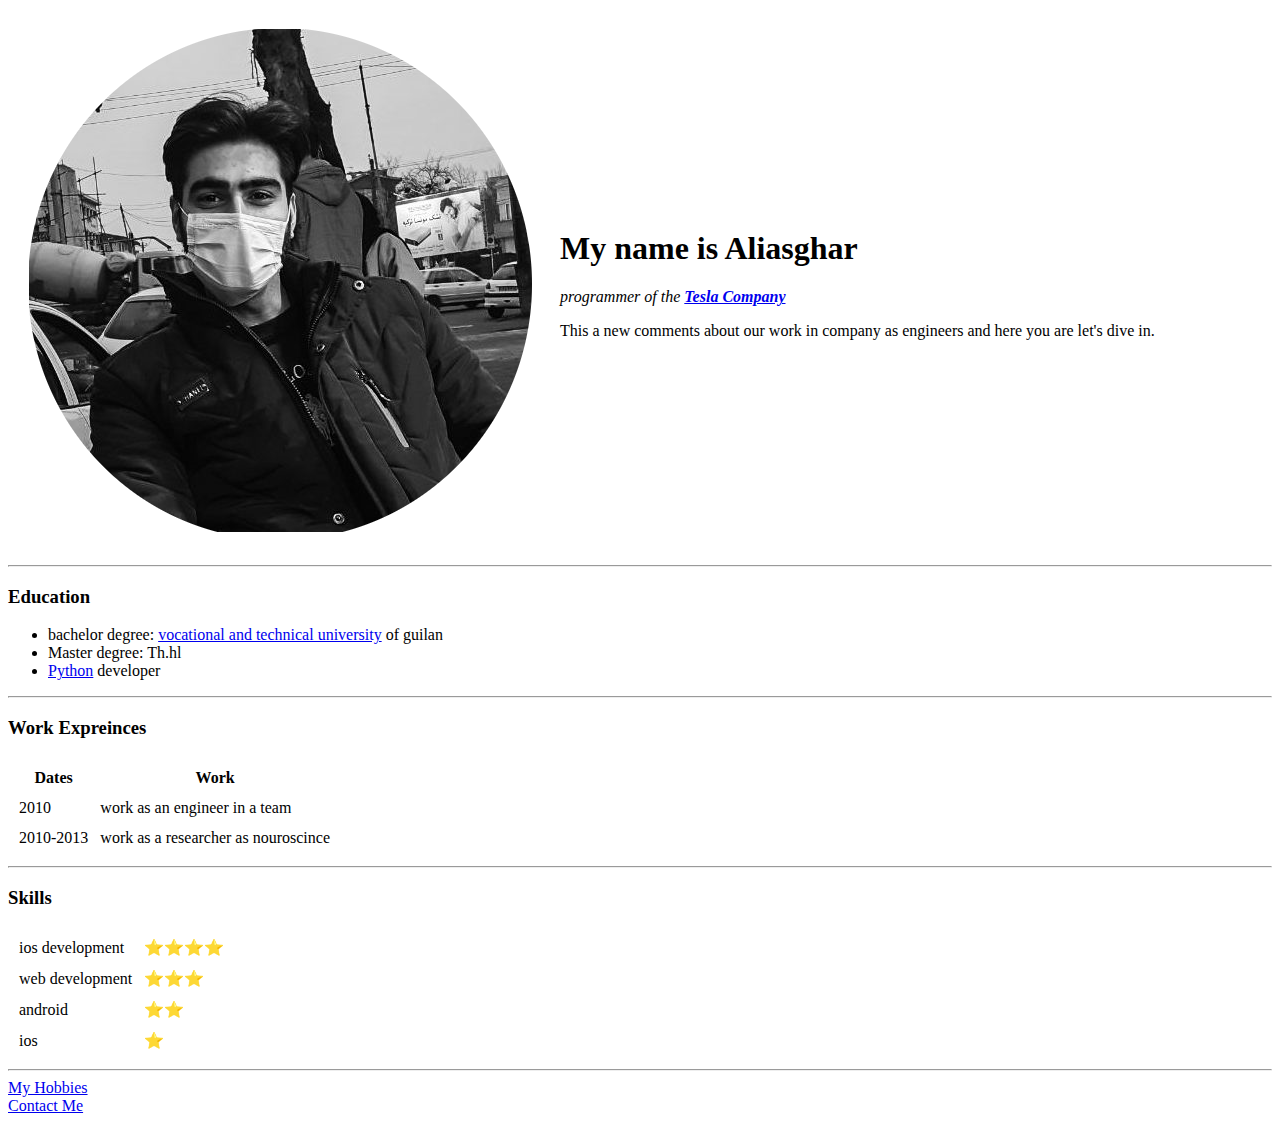
==== index.html @ 96064cea "add initial CV website files" ====
<!DOCTYPE html>
<html>
  <head>
    <meta charset="utf-8">
    <title>❤😍 ALiasghar's Personal Site</title>
  </head>
  <body>
    <table cellspacing="20">
      <tr>
        <td>
          <img src="images/aliasghar.png" alt="aliasghar profile picture"></td>
        <td>
          <h1>My name is Aliasghar</h1>
          <p><em>programmer of the <strong><a href="https://www.tesla.com/about">Tesla Company</a></strong></em></p>
          <p>This a new comments about our work in company as engineers and here you are let's dive in.</p>
        </td>
      </tr>
    </table>
      <hr>
      <h3>Education</h3>
        <ul>
          <li>bachelor degree: <a href="https://tvu.ac.ir/en/page/32820">vocational and technical university</a> of guilan</li>
          <li>Master degree: Th.hl</li>
          <li><a href="https://en.wikipedia.org/wiki/Python_%28programming_language%29">Python</a> developer</li>
        </ul>

        <hr>

        <h3>Work Expreinces</h3>
        <table cellspacing="10">
          <thead>
            <th>Dates</th>
            <th>Work</th>
          </thead>
          <tbody>
            <tr>
              <td>2010</td>
              <td>work as an engineer in a team</td>
            </tr>
            <tr>
              <td>2010-2013</td>
              <td>work as a researcher as nouroscince</td>
            </tr>
          </tbody>
          <tfoot>

          </tfoot>
        </table>

        <hr>

        <h3>Skills</h3>
        <table cellspacing="10">
          <tr>
            <td>ios development </td>
            <td>⭐⭐⭐⭐</td>
          </tr>
          <tr>
            <td>web development </td>
            <td>⭐⭐⭐</td>
          </tr>
          <tr>
            <td>android </td>
            <td>⭐⭐</td>
          </tr>
          <tr>
            <td>ios </td>
            <td>⭐</td>
          </tr>
        </table>

        <hr>

        <a href="hobbies.html">My Hobbies</a>
        <br>
        <a href="contact.html">Contact Me</a>
  </body>
</html>
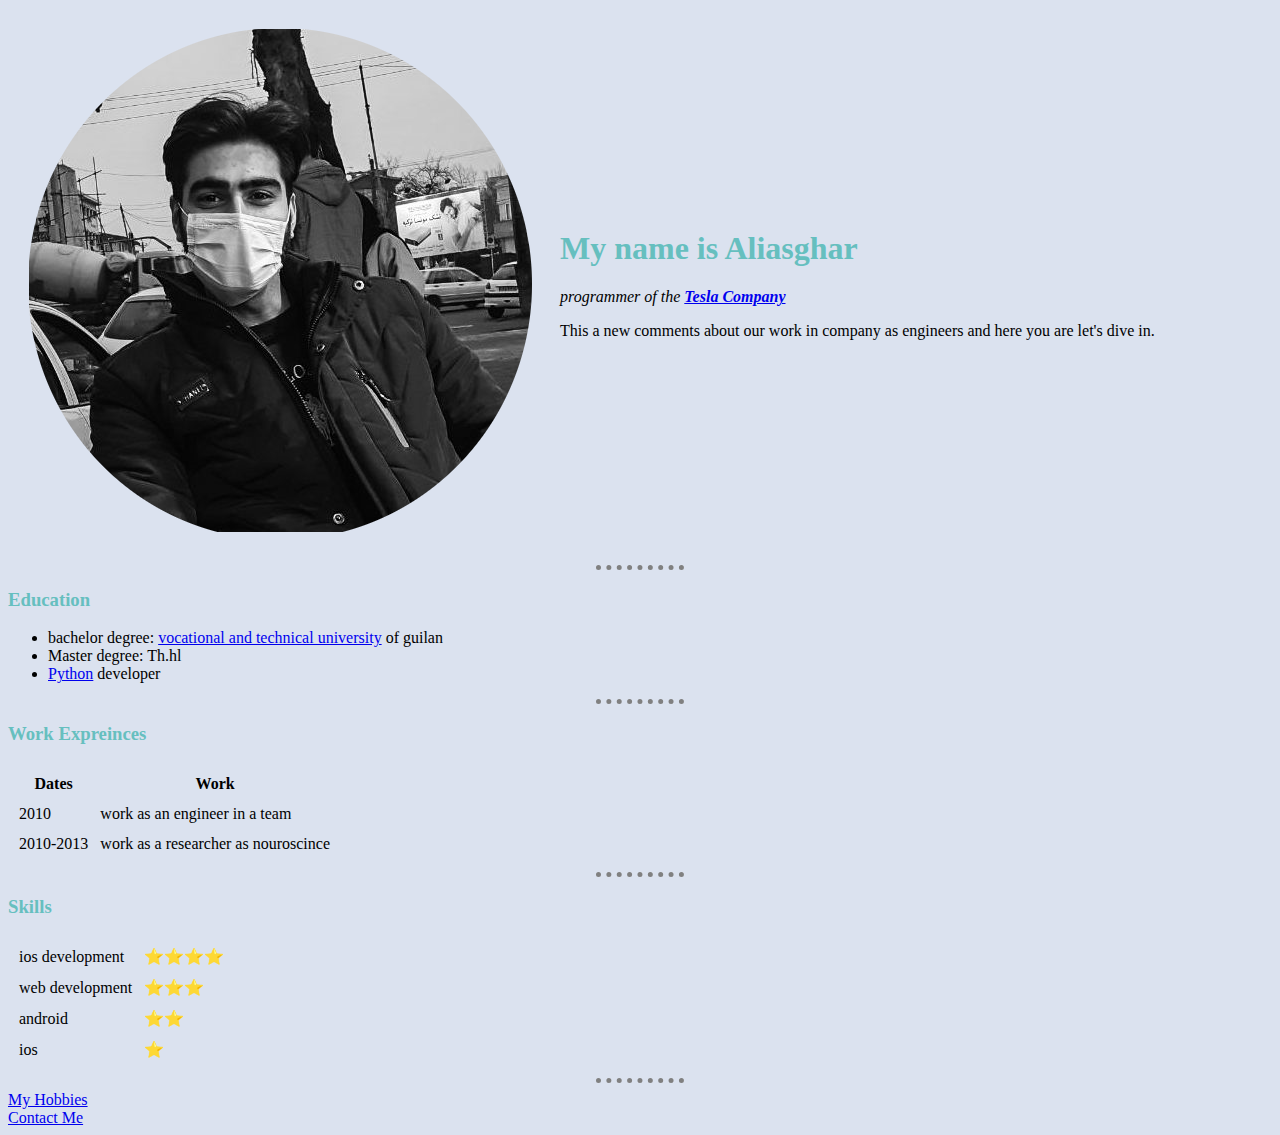
==== commit 7ec0148e: "adding css file" ====
--- a/index.html
+++ b/index.html
@@ -3,7 +3,11 @@
   <head>
     <meta charset="utf-8">
     <title>❤😍 ALiasghar's Personal Site</title>
+
+    <link rel="stylesheet" href="css/styles.css">
+
   </head>
+
   <body>
     <table cellspacing="20">
       <tr>
--- a/css/styles.css
+++ b/css/styles.css
@@ -0,0 +1,16 @@
+body {
+  background-color: #DBE2EF;
+}
+hr {
+  border-style: none;
+  border-top-style: dotted;
+  border-color: gray;
+  border-width: 5px;
+  width: 7%;
+}
+h1 {
+  color: #66BFBF;
+}
+h3 {
+  color: #66BFBF;
+}
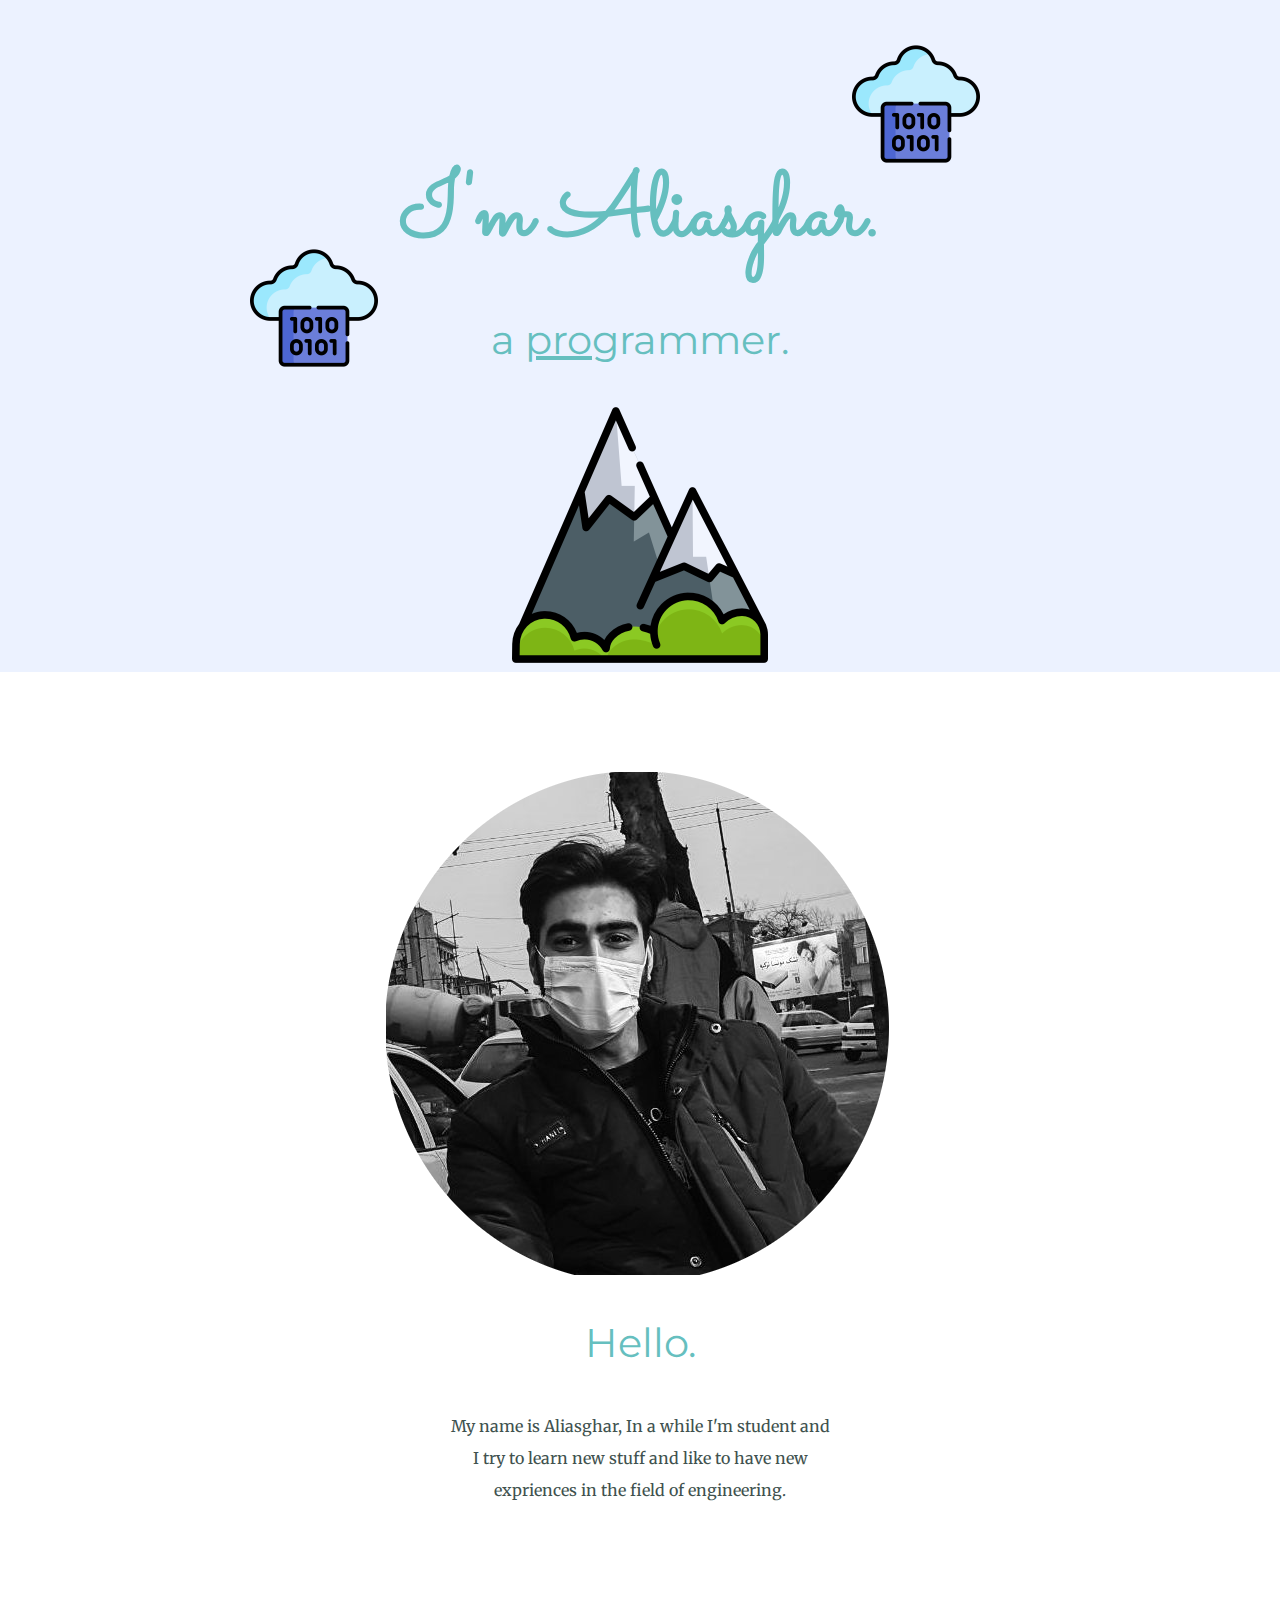
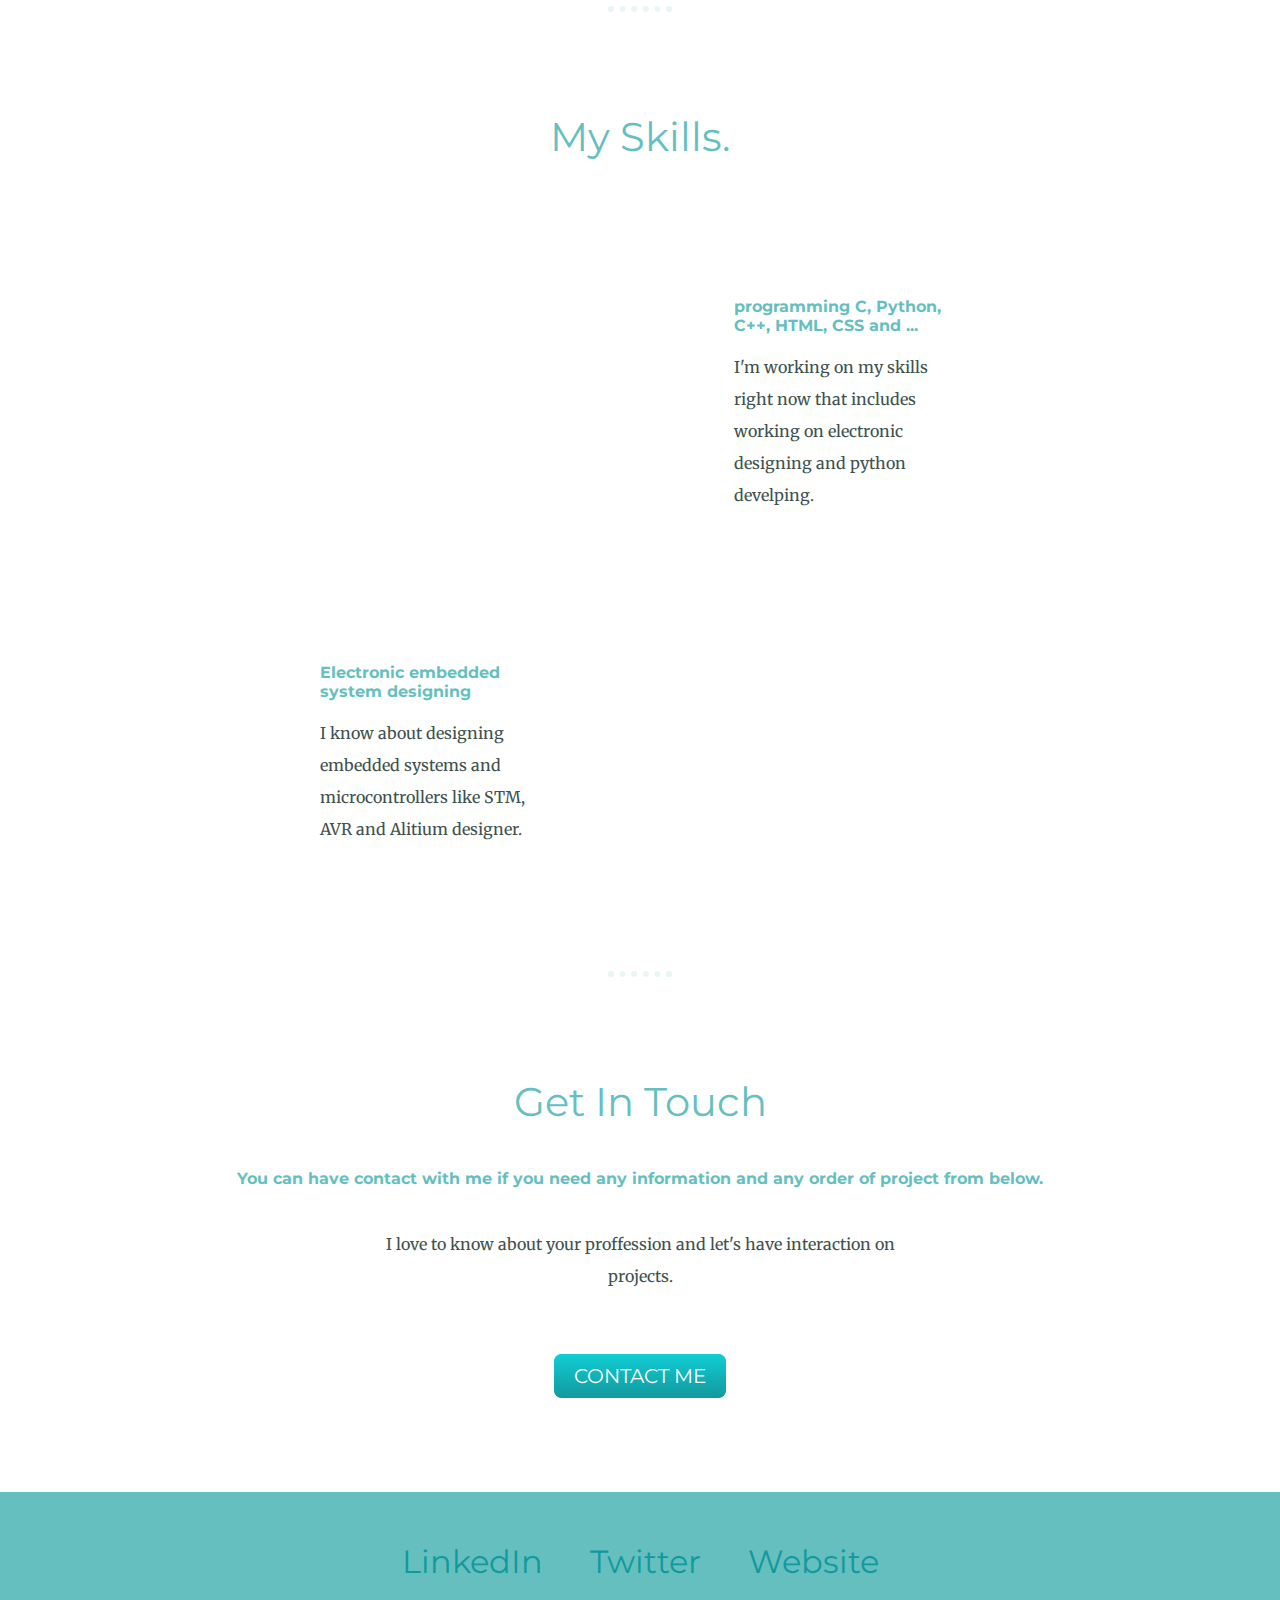
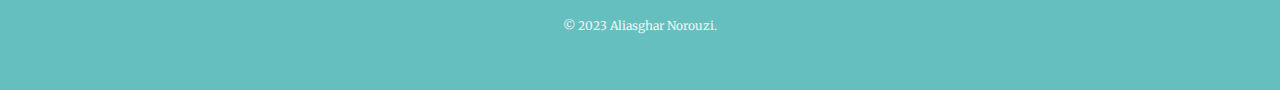
==== commit 9569ffcd: "better looking style" ====
--- a/index.html
+++ b/index.html
@@ -1,82 +1,56 @@
 <!DOCTYPE html>
-<html>
+<html lang="en" dir="ltr">
   <head>
     <meta charset="utf-8">
-    <title>❤😍 ALiasghar's Personal Site</title>
+    <title>Aliasghar</title>
+    <link rel="stylesheet" href="css/styles.css">
+    <link rel="icon" href="icon/favicon.ico">
+    <link rel="preconnect" href="https://fonts.googleapis.com">
+    <link rel="preconnect" href="https://fonts.gstatic.com" crossorigin>
+    <link href="https://fonts.googleapis.com/css2?family=Merriweather&family=Montserrat&family=Sacramento&display=swap" rel="stylesheet">
+  </head>
+  <body>
+  <div class="top-container">
+    <img class="top-cloud" src="images/cloud2.png" alt="cloud-image">
+    <h1>I'm Aliasghar.</h1>
+    <h2>a <span class="pro">pro</span>grammer.</h2>
+    <img class="bottom-cloud" src="images/cloud2.png" alt="cloud-image">
+    <img class="mountain" src="images/mountain2.png" alt="mountain-image">
+  </div>
+  <div class="middle-container">
+    <div class="profile">
+      <img src="images/aliasghar.png" alt="">
+      <h2>Hello.</h2>
+      <p class="intro" >My name is Aliasghar, In a while I'm student and I try to learn new stuff and like to have new expriences in the field of engineering.</p>
+    </div>
+    <hr>
+    <div class="skills">
+      <h2>My Skills.</h2>
+      <div class="skill-row">
+        <iframe class="skill-image1" src="https://giphy.com/embed/13HgwGsXF0aiGY" width="480" height="270" frameBorder="0" class="giphy-embed" allowFullScreen></iframe>
+        <h3>programming C, Python, C++, HTML, CSS and ...</h3>
+        <p class="code-skill-description1" >I'm working on my skills right now that includes working on electronic designing and python develping.</p>
+      </div>
+      <div class="skill-row">
+        <iframe class="skill-image2" src="https://giphy.com/embed/qUOf1tvGV8h1h9gfnS" width="480" height="270" frameBorder="0" class="giphy-embed" allowFullScreen></iframe>
+        <h3>Electronic embedded system designing</h3>
+        <p class="code-skill-description2">I know about designing embedded systems and microcontrollers like STM, AVR and Alitium designer.</p>
+      </div>
+    </div>
+    <hr>
+    <div class="contact-me">
+      <h2>Get In Touch</h2>
+      <h3>You can have contact with me if you need any information and any order of project from below.</h3>
+      <p class="contact-message">I love to know about your proffession and let's have interaction on projects.</p>
+      <a class="btn" href="mailto:aliasgharnorozi2@email.com">CONTACT ME</a>
+    </div>
+  </div>
+  <div class="bottom-container">
+    <a class="footer-link" href="https://www.linkedin.com/">LinkedIn</a>
+    <a class="footer-link" href="https://twitter.com/">Twitter</a>
+    <a class="footer-link" href="https://www.aliasgharnorouzi.wordpress.com/">Website</a>
+    <p class="copyright">© 2023  Aliasghar  Norouzi.</p>
+  </div>
 
-    <link rel="stylesheet" href="css/styles.css">
-
-  </head>
-
-  <body>
-    <table cellspacing="20">
-      <tr>
-        <td>
-          <img src="images/aliasghar.png" alt="aliasghar profile picture"></td>
-        <td>
-          <h1>My name is Aliasghar</h1>
-          <p><em>programmer of the <strong><a href="https://www.tesla.com/about">Tesla Company</a></strong></em></p>
-          <p>This a new comments about our work in company as engineers and here you are let's dive in.</p>
-        </td>
-      </tr>
-    </table>
-      <hr>
-      <h3>Education</h3>
-        <ul>
-          <li>bachelor degree: <a href="https://tvu.ac.ir/en/page/32820">vocational and technical university</a> of guilan</li>
-          <li>Master degree: Th.hl</li>
-          <li><a href="https://en.wikipedia.org/wiki/Python_%28programming_language%29">Python</a> developer</li>
-        </ul>
-
-        <hr>
-
-        <h3>Work Expreinces</h3>
-        <table cellspacing="10">
-          <thead>
-            <th>Dates</th>
-            <th>Work</th>
-          </thead>
-          <tbody>
-            <tr>
-              <td>2010</td>
-              <td>work as an engineer in a team</td>
-            </tr>
-            <tr>
-              <td>2010-2013</td>
-              <td>work as a researcher as nouroscince</td>
-            </tr>
-          </tbody>
-          <tfoot>
-
-          </tfoot>
-        </table>
-
-        <hr>
-
-        <h3>Skills</h3>
-        <table cellspacing="10">
-          <tr>
-            <td>ios development </td>
-            <td>⭐⭐⭐⭐</td>
-          </tr>
-          <tr>
-            <td>web development </td>
-            <td>⭐⭐⭐</td>
-          </tr>
-          <tr>
-            <td>android </td>
-            <td>⭐⭐</td>
-          </tr>
-          <tr>
-            <td>ios </td>
-            <td>⭐</td>
-          </tr>
-        </table>
-
-        <hr>
-
-        <a href="hobbies.html">My Hobbies</a>
-        <br>
-        <a href="contact.html">Contact Me</a>
   </body>
 </html>
--- a/css/styles.css
+++ b/css/styles.css
@@ -1,16 +1,140 @@
 body {
-  background-color: #DBE2EF;
-}
-hr {
-  border-style: none;
-  border-top-style: dotted;
-  border-color: gray;
-  border-width: 5px;
-  width: 7%;
+  color: #40514E;
+  margin: 0px;
+  text-align: center;
+  font-family: 'Merriweather', serif;
+  font-size: 200%;
 }
 h1 {
   color: #66BFBF;
+  font-size: 5.625rem;
+  margin: 50px auto 0 auto;
+  font-family: 'Sacramento', cursive;
+}
+h2 {
+  color: #66BFBF;
+  font-size: 2.5rem;
+  font-family: 'Montserrat', sans-serif;
+  font-weight: normal;
+  padding-bottom: 10px;
 }
 h3 {
   color: #66BFBF;
+  font-size: 1rem;
+  font-family: 'Montserrat', sans-serif;
 }
+p {
+  line-height: 2;
+  font-size: 1rem;
+}
+
+hr {
+  border: dotted #EAF6F6 6px;
+  border-bottom: none;
+  width: 4%;
+  margin: 100px auto 100px auto;
+}
+
+a {
+  color: #11999E;
+  font-family: 'Montserrat', sans-serif;
+  margin: 10px 20px;
+  text-decoration: none;
+}
+a:hover {
+  color: #EAF6F6;
+}
+
+.skill-row {
+  width: 50%;
+  margin: 100px auto 100px auto;
+  text-align: left;
+  padding: 10px;
+}
+.skill-image1 {
+  width: 60%;
+  float: left;
+  margin-right: 30px;
+}
+.skill-image2 {
+  width: 60%;
+  float: right;
+  margin-left: 30px;
+}
+
+
+.top-container {
+  background-color: #ECF2FF;
+  position: relative;
+  padding-top: 100px;
+
+}
+
+.middle-container {
+  margin: 100px 0;
+}
+
+.bottom-container {
+  background-color: #66BFBF;
+  padding: 50px 0 20px;
+}
+.pro {
+  text-decoration: underline;
+}
+
+.intro {
+  width: 30%;
+  margin: auto;
+}
+
+.contact-message {
+  width: 40%;
+  margin: 40px auto 60px;
+}
+
+.copyright {
+  color: #EAF6F6;
+  font-size: 0.75rem;
+  padding: 20px 0;
+}
+.mountain{
+  width: 20%;
+}
+.top-cloud {
+  width: 10%;
+  position: absolute;
+  top: 40px;
+  right: 300px;
+}
+.bottom-cloud {
+  width: 10%;
+  position: absolute;
+  bottom: 300px;
+  left: 250px;
+}
+.btn {
+  background: #11CDD4;
+  background-image: -webkit-linear-gradient(top, #11CDD4, #11999E);
+  background-image: -moz-linear-gradient(top, #11CDD4, #11999E);
+  background-image: -ms-linear-gradient(top, #11CDD4, #11999E);
+  background-image: -o-linear-gradient(top, #11CDD4, #11999E);
+  background-image: linear-gradient(to bottom, #11CDD4, #11999E);
+  -webkit-border-radius: 8;
+  -moz-border-radius: 8;
+  border-radius: 8px;
+  font-family: 'Montserrat', sans-serif;
+  color: #ffffff;
+  font-size: 20px;
+  padding: 10px 20px 10px 20px;
+  text-decoration: none;
+}
+
+.btn:hover {
+  background: #30e3cb;
+  background-image: -webkit-linear-gradient(top, #30e3cb, #2bc4ad);
+  background-image: -moz-linear-gradient(top, #30e3cb, #2bc4ad);
+  background-image: -ms-linear-gradient(top, #30e3cb, #2bc4ad);
+  background-image: -o-linear-gradient(top, #30e3cb, #2bc4ad);
+  background-image: linear-gradient(to bottom, #30e3cb, #2bc4ad);
+  text-decoration: none;
+}
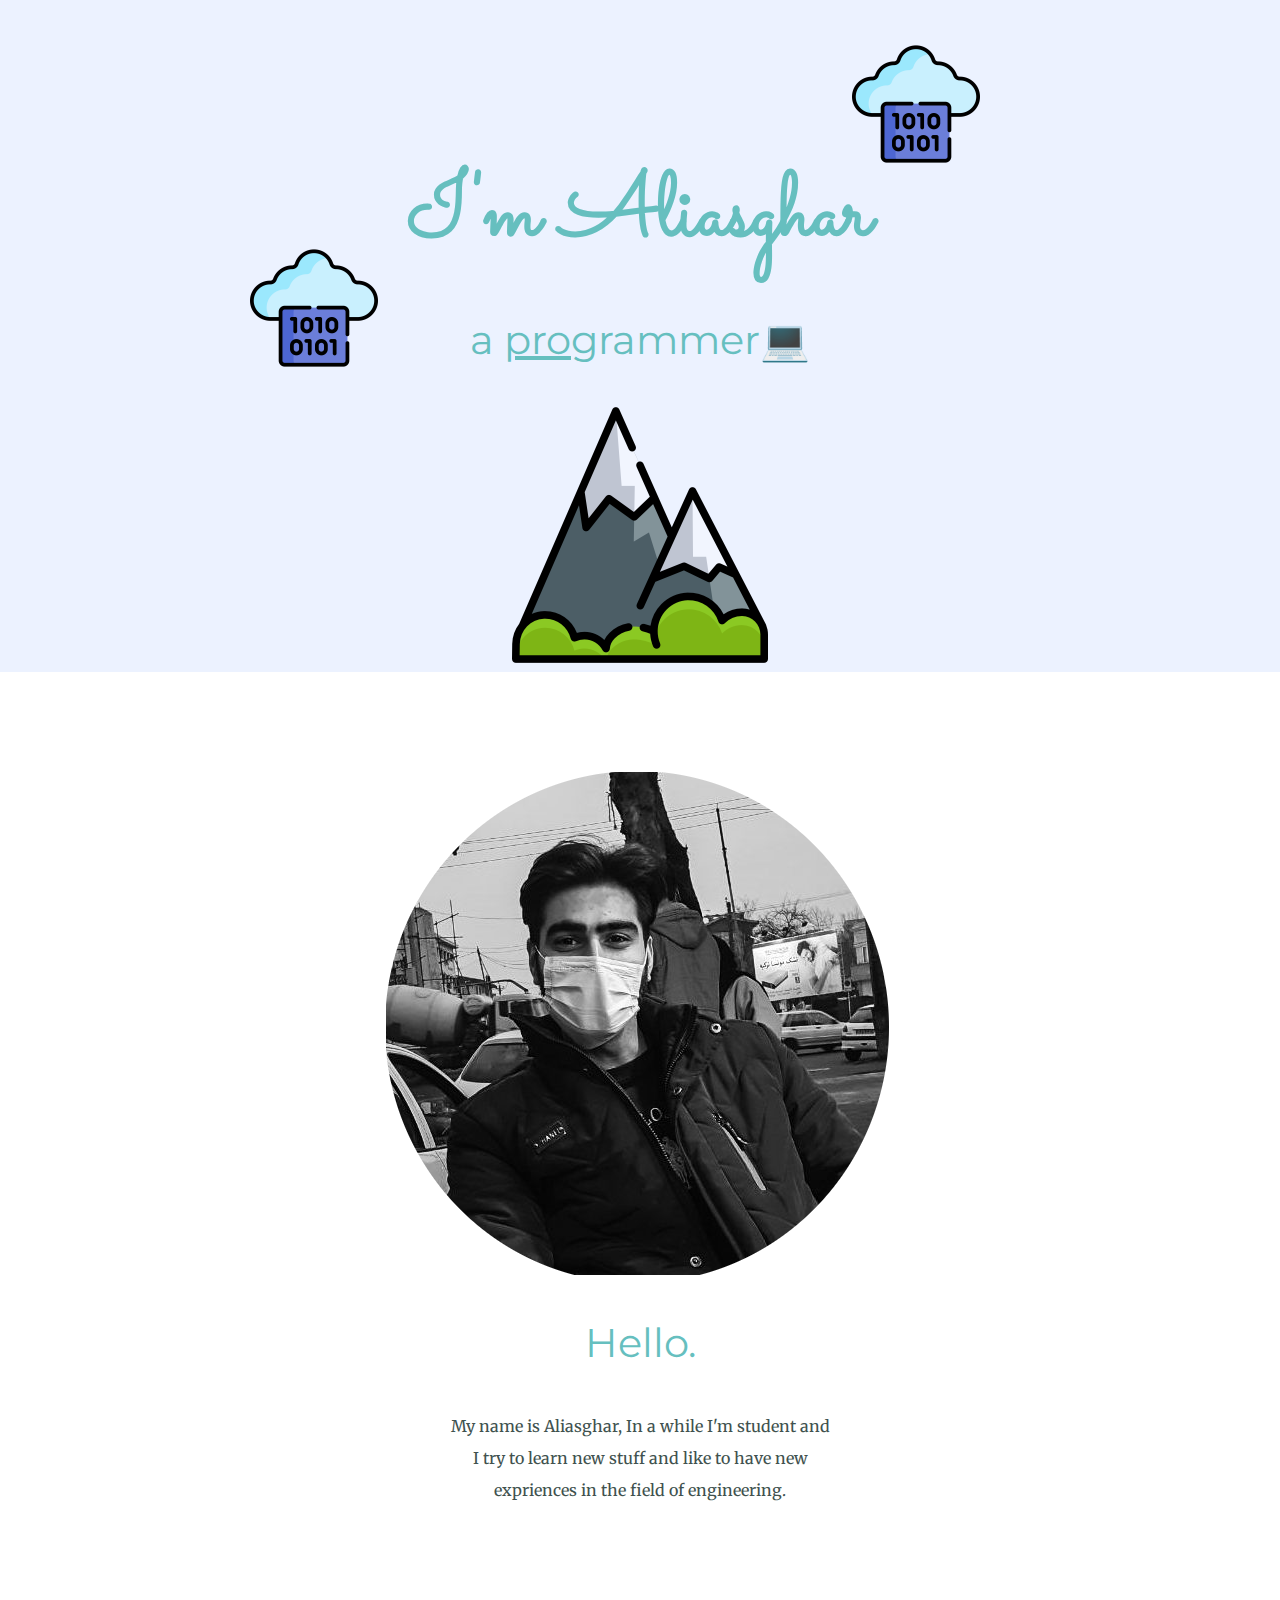
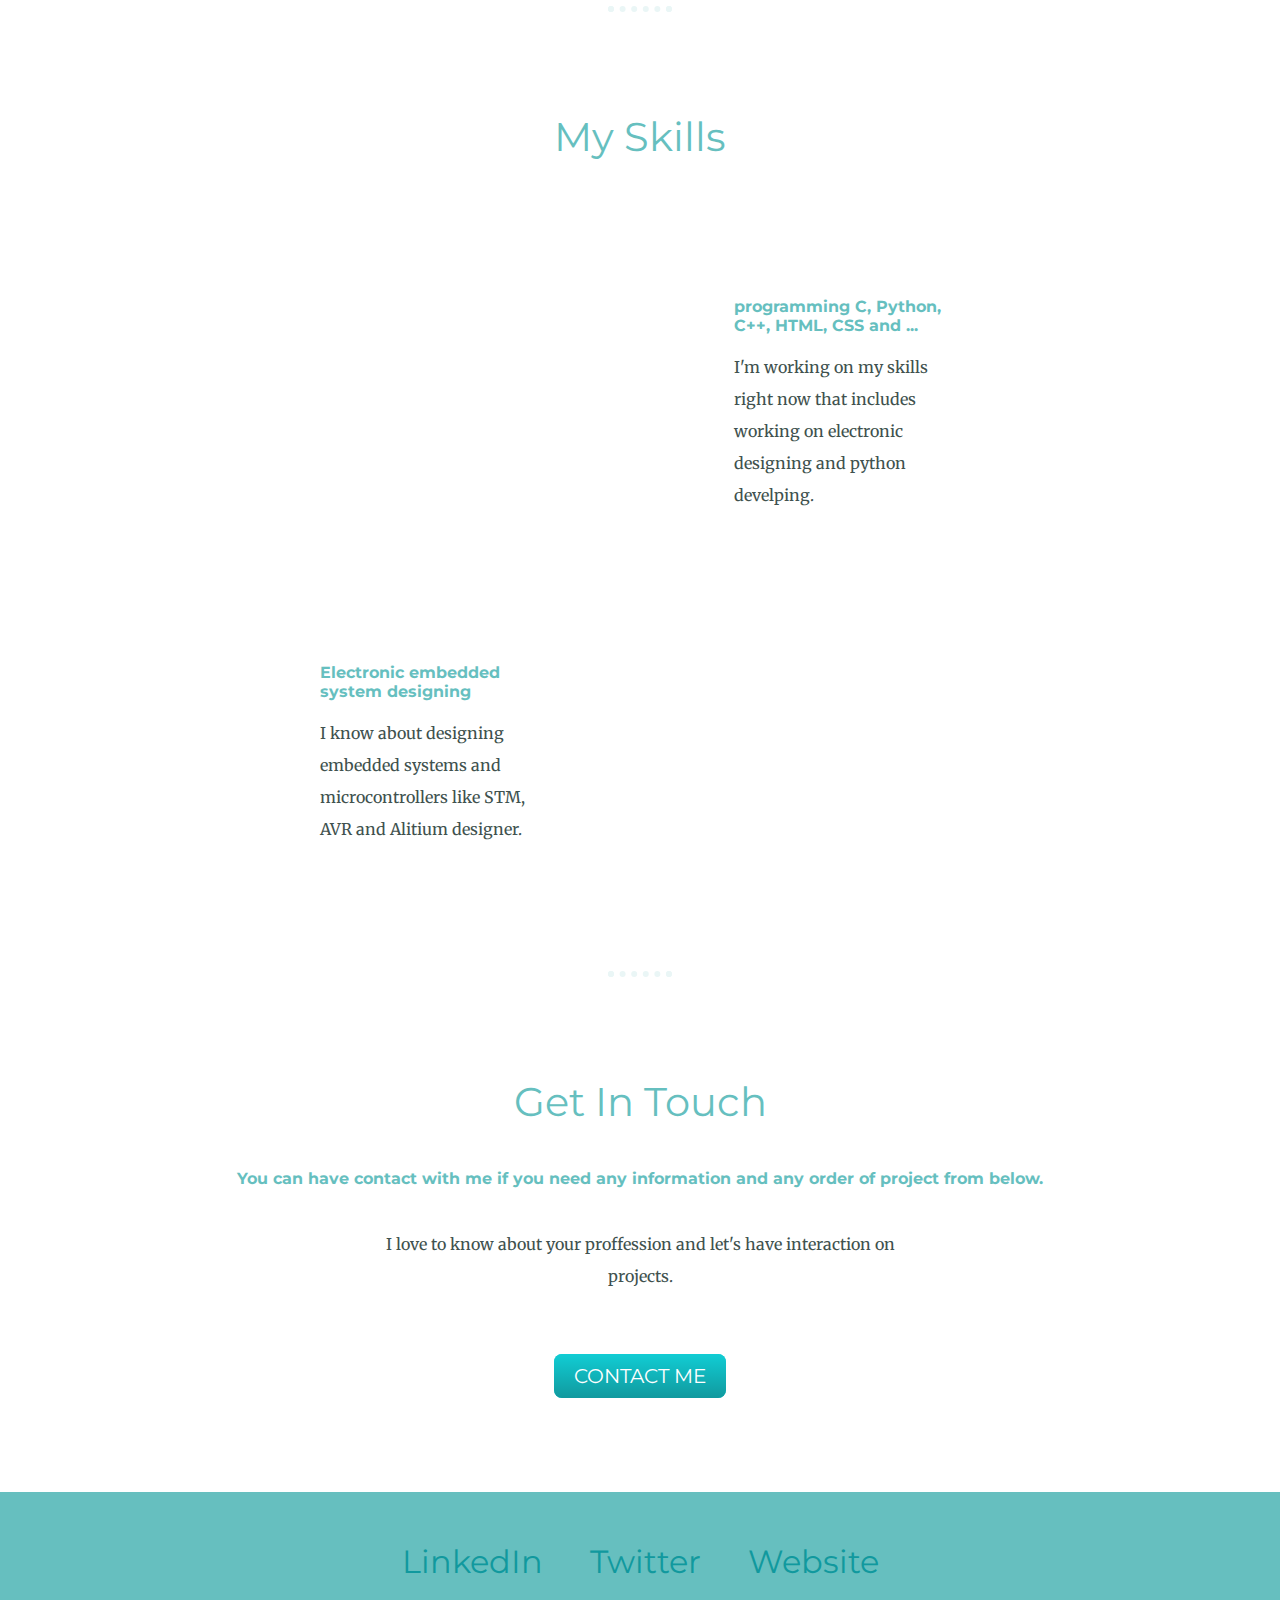
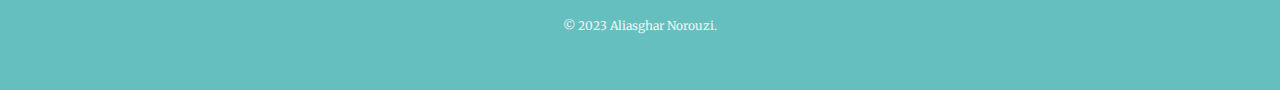
==== commit 4c4aacc3: "Update index.html" ====
--- a/index.html
+++ b/index.html
@@ -12,8 +12,8 @@
   <body>
   <div class="top-container">
     <img class="top-cloud" src="images/cloud2.png" alt="cloud-image">
-    <h1>I'm Aliasghar.</h1>
-    <h2>a <span class="pro">pro</span>grammer.</h2>
+    <h1>I'm Aliasghar</h1>
+    <h2>a <span class="pro">pro</span>grammer💻</h2>
     <img class="bottom-cloud" src="images/cloud2.png" alt="cloud-image">
     <img class="mountain" src="images/mountain2.png" alt="mountain-image">
   </div>
@@ -25,7 +25,7 @@
     </div>
     <hr>
     <div class="skills">
-      <h2>My Skills.</h2>
+      <h2>My Skills</h2>
       <div class="skill-row">
         <iframe class="skill-image1" src="https://giphy.com/embed/13HgwGsXF0aiGY" width="480" height="270" frameBorder="0" class="giphy-embed" allowFullScreen></iframe>
         <h3>programming C, Python, C++, HTML, CSS and ...</h3>
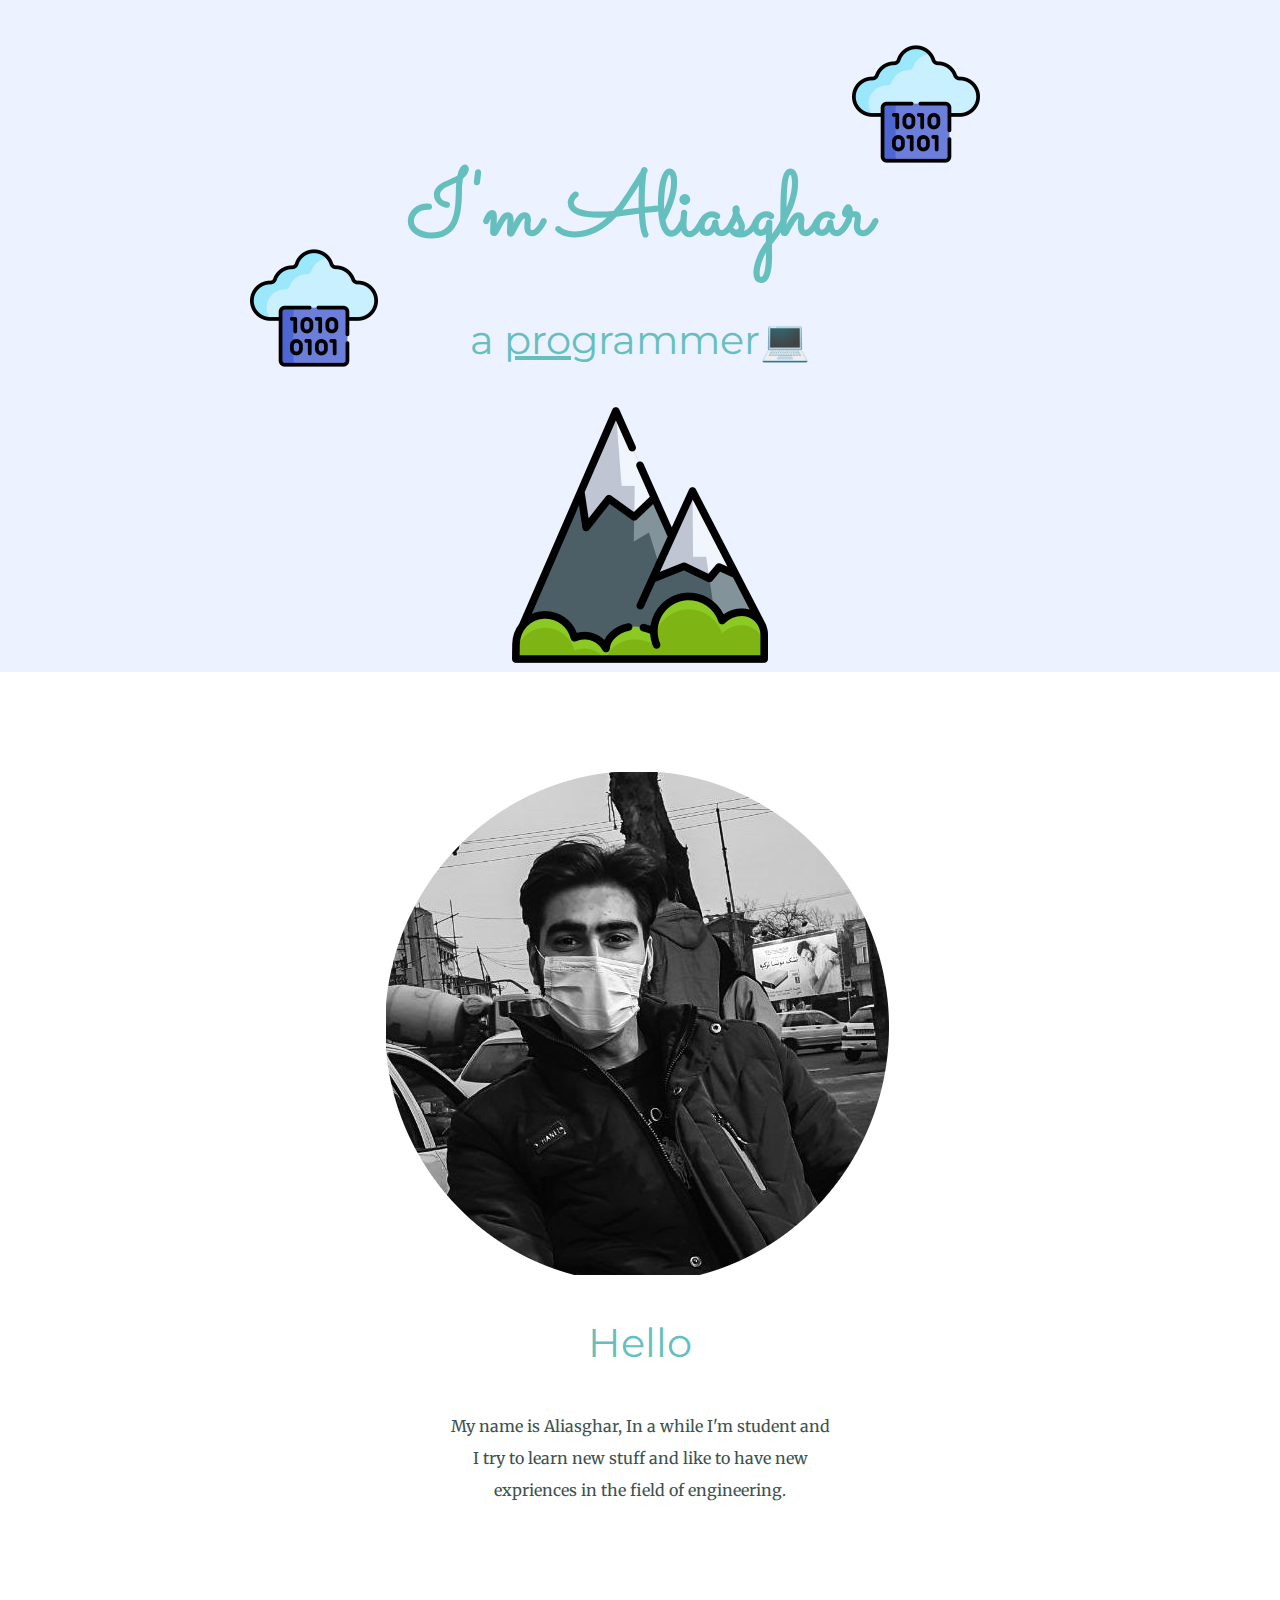
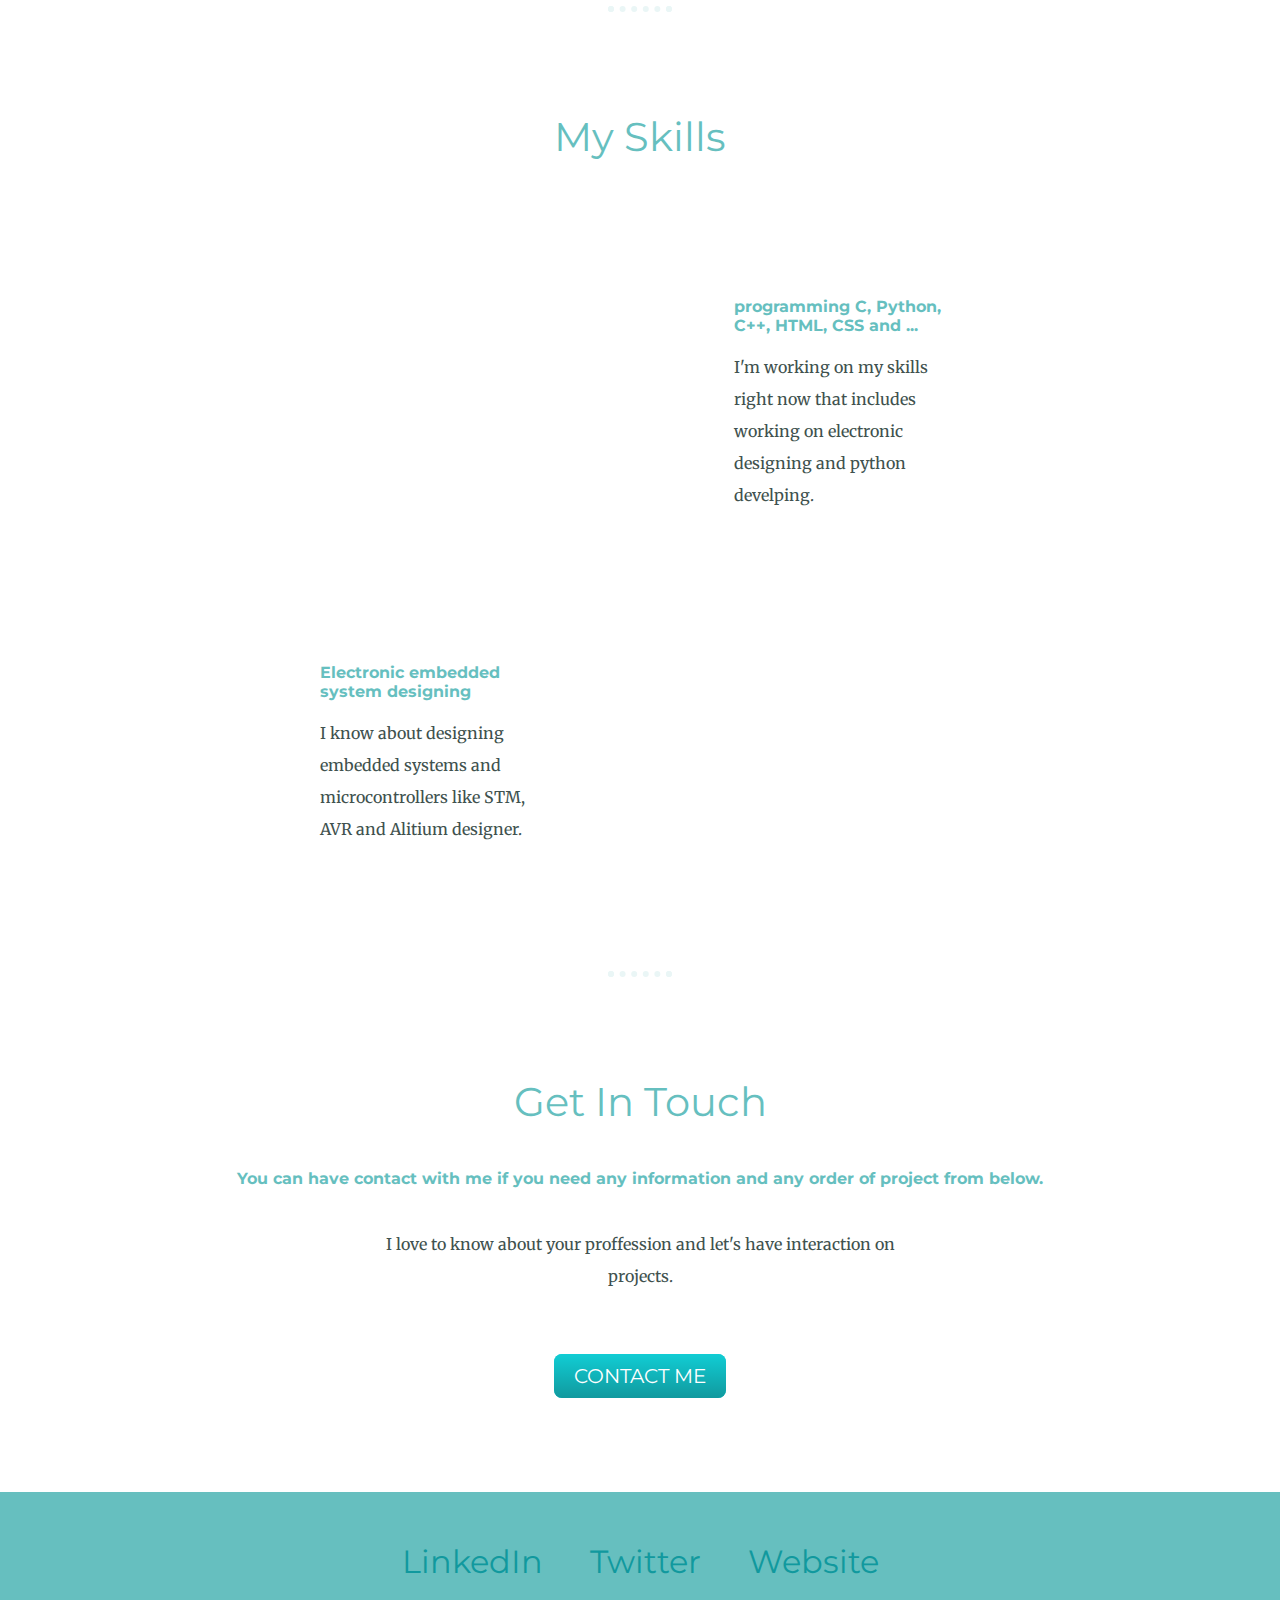
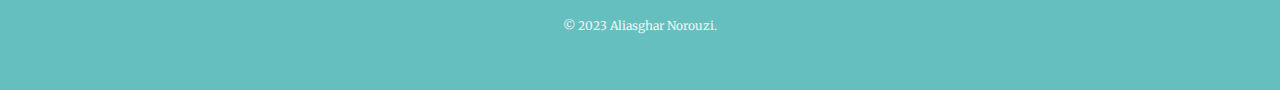
==== commit 7d71e44a: "deleting the dots in the html file" ====
--- a/index.html
+++ b/index.html
@@ -20,7 +20,7 @@
   <div class="middle-container">
     <div class="profile">
       <img src="images/aliasghar.png" alt="">
-      <h2>Hello.</h2>
+      <h2>Hello</h2>
       <p class="intro" >My name is Aliasghar, In a while I'm student and I try to learn new stuff and like to have new expriences in the field of engineering.</p>
     </div>
     <hr>
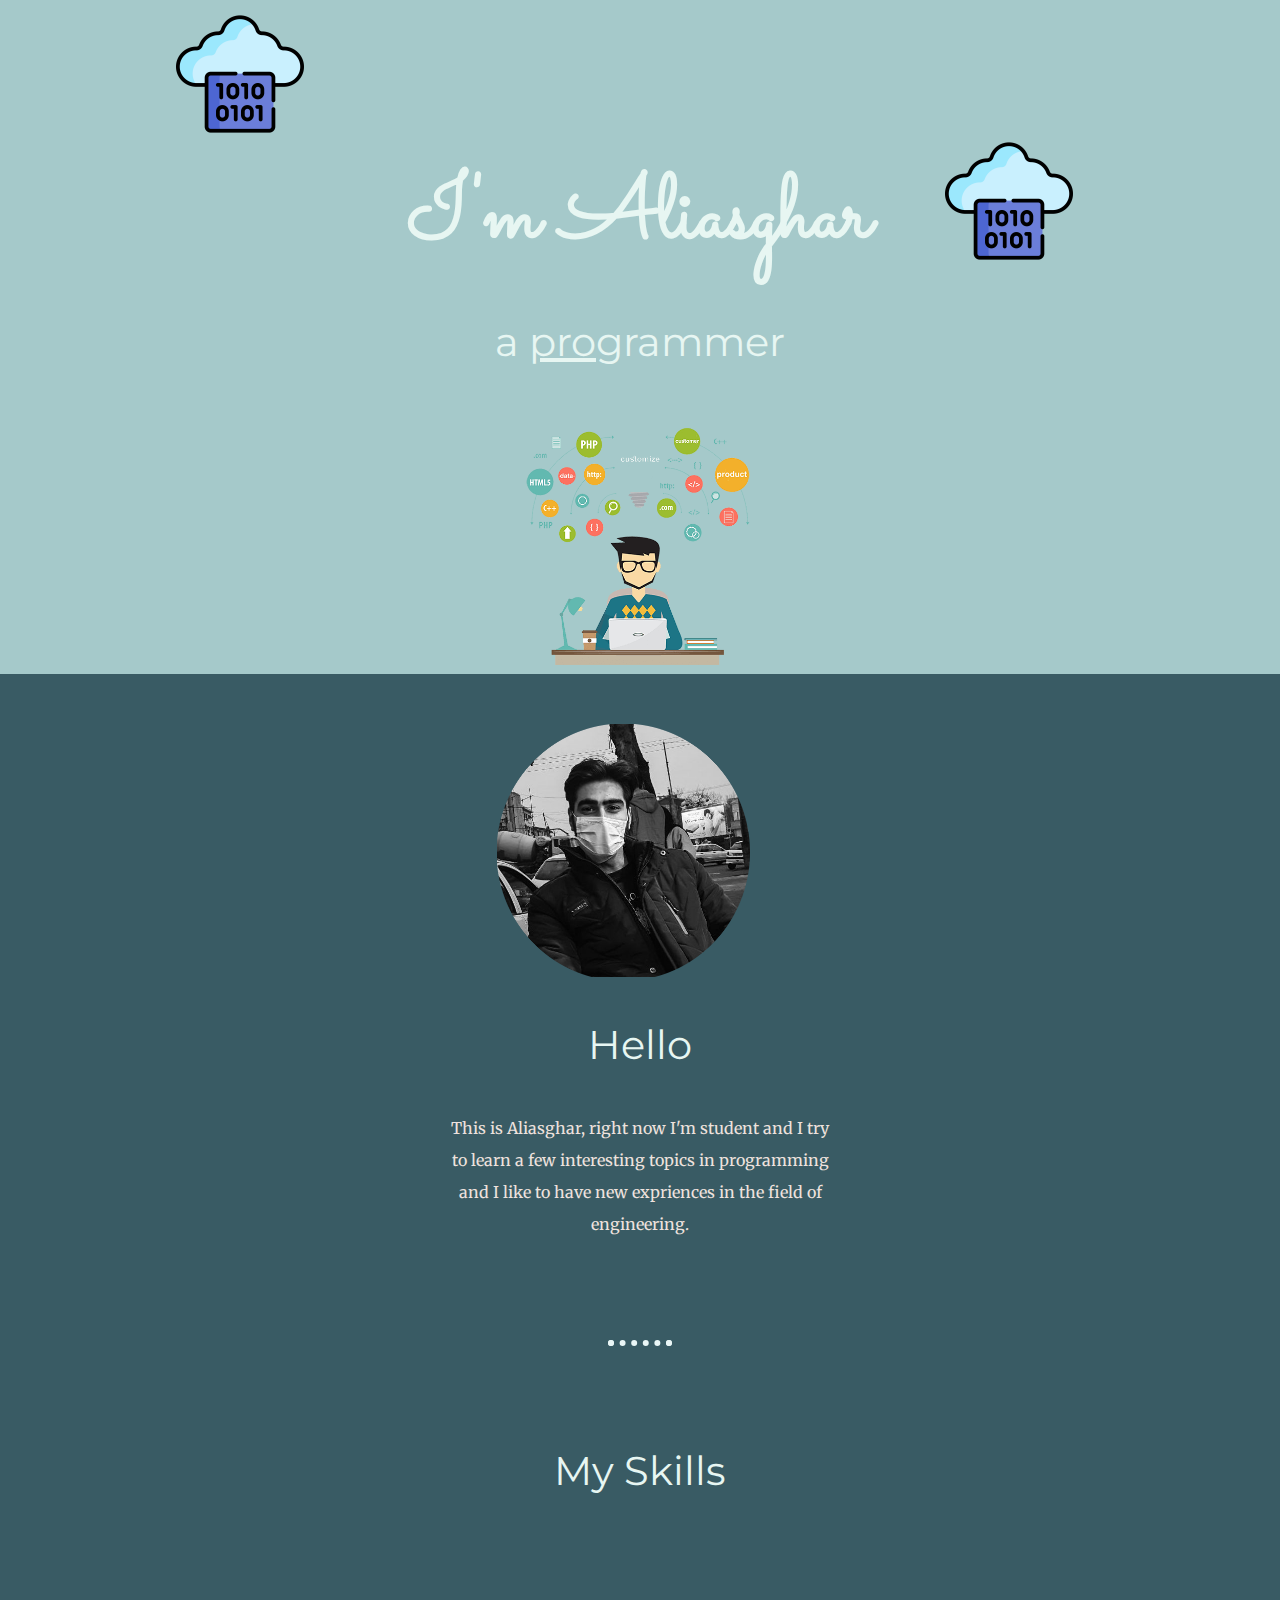
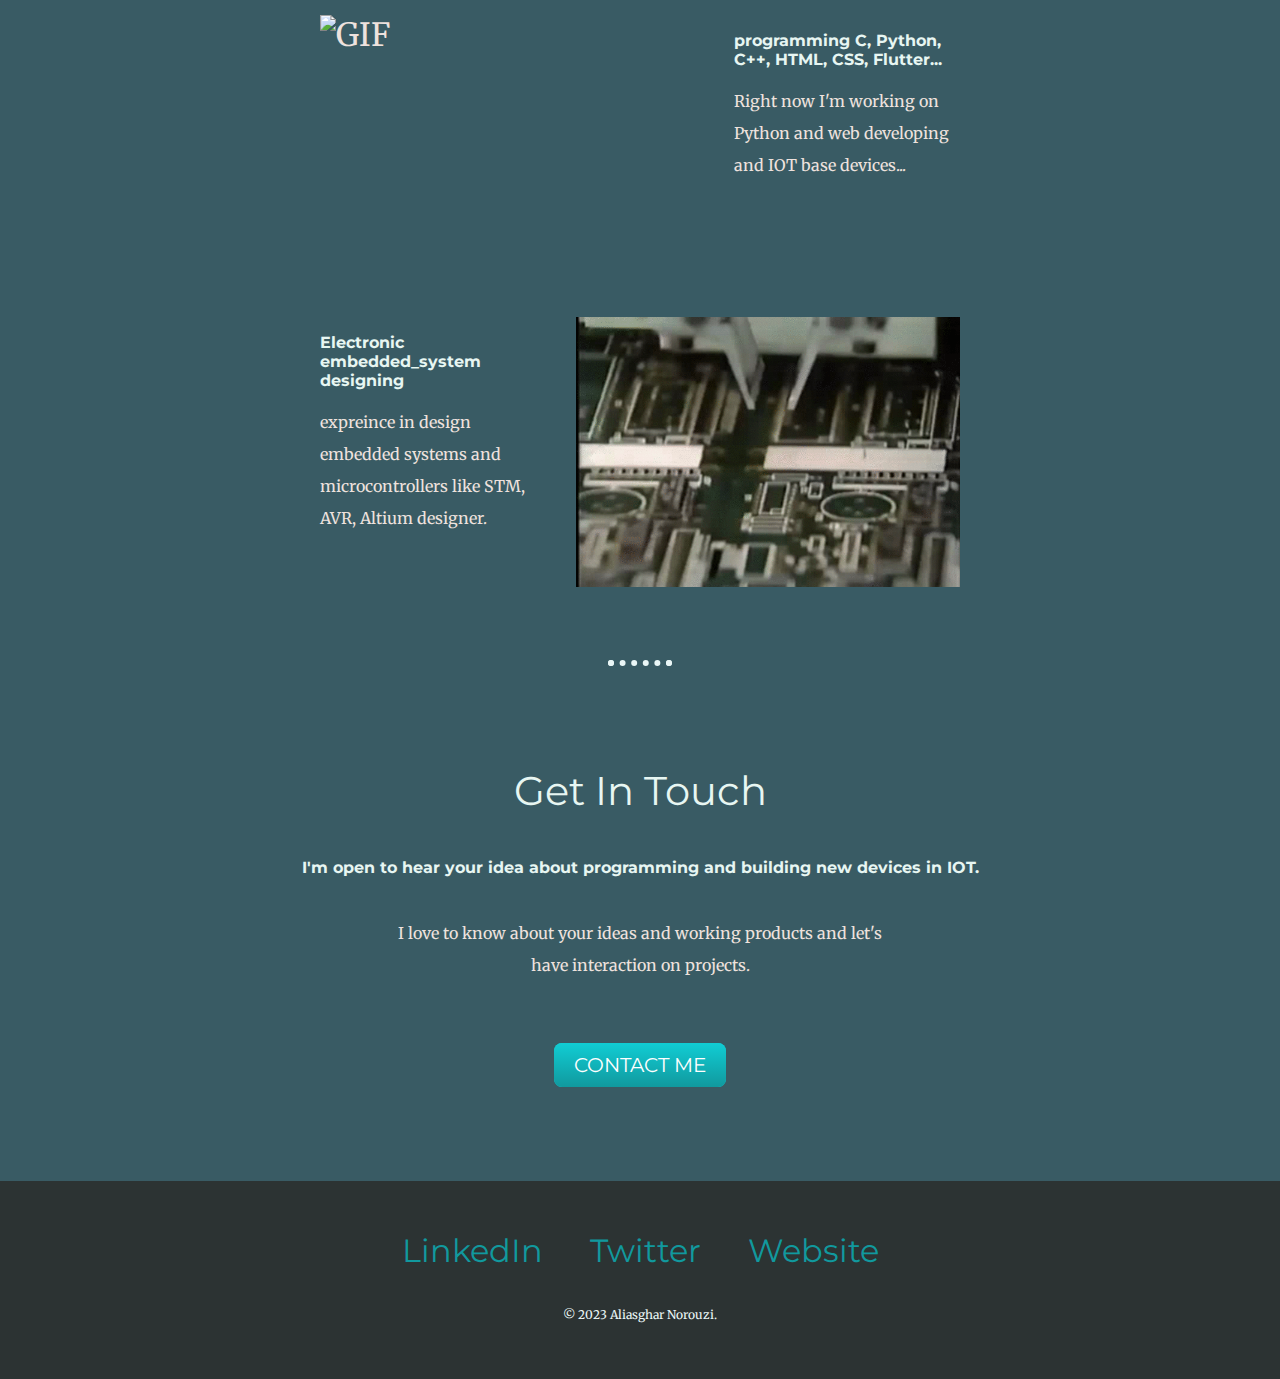
==== commit fb4af863: "change-3" ====
--- a/index.html
+++ b/index.html
@@ -3,52 +3,52 @@
   <head>
     <meta charset="utf-8">
     <title>Aliasghar</title>
-    <link rel="stylesheet" href="css/styles.css">
-    <link rel="icon" href="icon/favicon.ico">
+    <link rel="stylesheet" href="styles.css">
+    <link rel="icon" href="favicon.ico">
     <link rel="preconnect" href="https://fonts.googleapis.com">
     <link rel="preconnect" href="https://fonts.gstatic.com" crossorigin>
     <link href="https://fonts.googleapis.com/css2?family=Merriweather&family=Montserrat&family=Sacramento&display=swap" rel="stylesheet">
   </head>
   <body>
   <div class="top-container">
-    <img class="top-cloud" src="images/cloud2.png" alt="cloud-image">
+    <img class="top-cloud" src="cloud2.png" alt="cloud-image">
     <h1>I'm Aliasghar</h1>
-    <h2>a <span class="pro">pro</span>grammer💻</h2>
-    <img class="bottom-cloud" src="images/cloud2.png" alt="cloud-image">
-    <img class="mountain" src="images/mountain2.png" alt="mountain-image">
+    <h2>a <span class="pro">pro</span>grammer</h2>
+    <img class="bottom-cloud" src="cloud2.png" alt="cloud-image">
+    <img class="mountain" src="2.png" alt="mountain-image">
   </div>
   <div class="middle-container">
     <div class="profile">
-      <img src="images/aliasghar.png" alt="">
+      <img class="my-image" src="aliasghar.png" alt="">
       <h2>Hello</h2>
-      <p class="intro" >My name is Aliasghar, In a while I'm student and I try to learn new stuff and like to have new expriences in the field of engineering.</p>
+      <p class="intro" >This is Aliasghar, right now I'm student and I try to learn a few interesting topics in programming and I like to have new expriences in the field of engineering.</p>
     </div>
     <hr>
     <div class="skills">
       <h2>My Skills</h2>
       <div class="skill-row">
-        <iframe class="skill-image1" src="https://giphy.com/embed/13HgwGsXF0aiGY" width="480" height="270" frameBorder="0" class="giphy-embed" allowFullScreen></iframe>
-        <h3>programming C, Python, C++, HTML, CSS and ...</h3>
-        <p class="code-skill-description1" >I'm working on my skills right now that includes working on electronic designing and python develping.</p>
+        <img class="skill-image1" src="programming.gif" width="480" height="270" alt="GIF">
+        <h3>programming C, Python, C++, HTML, CSS, Flutter...</h3>
+        <p class="code-skill-description1" >Right now I'm working on Python and web developing and IOT base devices...</p>
       </div>
       <div class="skill-row">
-        <iframe class="skill-image2" src="https://giphy.com/embed/qUOf1tvGV8h1h9gfnS" width="480" height="270" frameBorder="0" class="giphy-embed" allowFullScreen></iframe>
-        <h3>Electronic embedded system designing</h3>
-        <p class="code-skill-description2">I know about designing embedded systems and microcontrollers like STM, AVR and Alitium designer.</p>
+        <img class="skill-image2" src="technology-work-work.gif" width="480" height="270" alt="GIF">
+        <h3>Electronic embedded_system designing</h3>
+        <p class="code-skill-description2">expreince in design embedded systems and microcontrollers like STM, AVR, Altium designer.</p>
       </div>
     </div>
     <hr>
     <div class="contact-me">
       <h2>Get In Touch</h2>
-      <h3>You can have contact with me if you need any information and any order of project from below.</h3>
-      <p class="contact-message">I love to know about your proffession and let's have interaction on projects.</p>
+      <h3>I'm open to hear your idea about programming and building new devices in IOT.</h3>
+      <p class="contact-message">I love to know about your ideas and working products and let's have interaction on projects.</p>
       <a class="btn" href="mailto:aliasgharnorozi2@email.com">CONTACT ME</a>
     </div>
   </div>
   <div class="bottom-container">
-    <a class="footer-link" href="https://www.linkedin.com/">LinkedIn</a>
+    <a class="footer-link" href="https://linkedin.com/in/aliasghar-norouzi-b3084b219">LinkedIn</a>
     <a class="footer-link" href="https://twitter.com/">Twitter</a>
-    <a class="footer-link" href="https://www.aliasgharnorouzi.wordpress.com/">Website</a>
+    <a class="footer-link" href="https://www.aliasgharnorouzi.ir/">Website</a>
     <p class="copyright">© 2023  Aliasghar  Norouzi.</p>
   </div>
 
--- a/styles.css
+++ b/styles.css
@@ -0,0 +1,168 @@
+body {
+  color: #EEE2DE;
+  margin: 0px;
+  text-align: center;
+  font-family: 'Merriweather', serif;
+  font-size: 200%;
+}
+h1 {
+  color: #E7F6F2;
+  font-size: 5.625rem;
+  margin: 10px auto 0 auto;
+  font-family: 'Sacramento', cursive;
+}
+h2 {
+  color: #E7F6F2;
+  font-size: 2.5rem;
+  font-family: 'Montserrat', sans-serif;
+  font-weight: normal;
+  padding-bottom: 10px;
+}
+h3 {
+  color: #E7F6F2;
+  font-size: 1rem;
+  font-family: 'Montserrat', sans-serif;
+}
+p {
+  line-height: 2;
+  font-size: 1rem;
+}
+
+hr {
+  border: dotted #EAF6F6 6px;
+  border-bottom: none;
+  width: 4%;
+  margin: 100px auto 100px auto;
+}
+
+a {
+  color: #11999E;
+  font-family: 'Montserrat', sans-serif;
+  margin: 10px 20px;
+  text-decoration: none;
+}
+a:hover {
+  color: #EAF6F6;
+}
+
+.skill-row {
+  width: 50%;
+  margin: 100px auto 100px auto;
+  text-align: left;
+  padding: 10px;
+}
+.my-image {
+  width: 20%;
+  align-items: center;
+  margin-right: 30px;
+}
+.skill-image1 {
+  width: 60%;
+  float: left;
+  margin-right: 30px;
+}
+.skill-image2 {
+  width: 60%;
+  float: right;
+  margin-left: 30px;
+}
+
+.top-container {
+  background-color: #A5C9CA;
+  position: relative;
+  padding-top: 5px;
+}
+.top-cloud {
+  width: 10%;
+  position: relative !important;
+  top: 5px;
+  right: 400px;
+  animation-name: moveTopCloud;
+  animation-duration: 10s;
+  animation-iteration-count: infinite;
+}
+
+.bottom-cloud {
+  width: 10%;
+  position: relative !important;
+  bottom: 400px;
+  left: 500px;
+  animation-name: moveBottomCloud;
+  animation-duration: 10s;
+  animation-iteration-count: infinite;
+}
+
+.middle-container {
+  background-color: #395B64;
+  padding: 50px 0 100px;
+}
+
+.bottom-container {
+  background-color: #2C3333;
+  padding: 50px 0 20px;
+}
+.pro {
+  text-decoration: underline;
+}
+
+.intro {
+  width: 30%;
+  margin: auto;
+}
+
+.contact-message {
+  width: 40%;
+  margin: 40px auto 60px;
+}
+
+.copyright {
+  color: #EAF6F6;
+  font-size: 0.75rem;
+  padding: 20px 0;
+}
+.mountain{
+  width: 20%;
+  position: relative;
+  right: 70px;
+}
+
+.btn {
+  background: #11CDD4;
+  background-image: -webkit-linear-gradient(top, #11CDD4, #11999E);
+  background-image: -moz-linear-gradient(top, #11CDD4, #11999E);
+  background-image: -ms-linear-gradient(top, #11CDD4, #11999E);
+  background-image: -o-linear-gradient(top, #11CDD4, #11999E);
+  background-image: linear-gradient(to bottom, #11CDD4, #11999E);
+  -webkit-border-radius: 8;
+  -moz-border-radius: 8;
+  border-radius: 8px;
+  font-family: 'Montserrat', sans-serif;
+  color: #ffffff;
+  font-size: 20px;
+  padding: 10px 20px 10px 20px;
+  text-decoration: none;
+}
+
+.btn:hover {
+  background: #1F6E8C;
+  background-image: -webkit-linear-gradient(top, #30e3cb, #2bc4ad);
+  background-image: -moz-linear-gradient(top, #30e3cb, #2bc4ad);
+  background-image: -ms-linear-gradient(top, #30e3cb, #2bc4ad);
+  background-image: -o-linear-gradient(top, #30e3cb, #2bc4ad);
+  background-image: linear-gradient(to bottom, #30e3cb, #2bc4ad);
+  text-decoration: none;
+}
+
+
+@keyframes moveTopCloud {
+  0%   { transform: translateX(0); }
+  50%  { transform: translateX(100px); }
+  100% { transform: translateX(0); }
+}
+
+@keyframes moveBottomCloud {
+  0%   { transform: translateX(0); }
+  50%  { transform: translateX(-100px); }
+  100% { transform: translateX(0); }
+}
+
